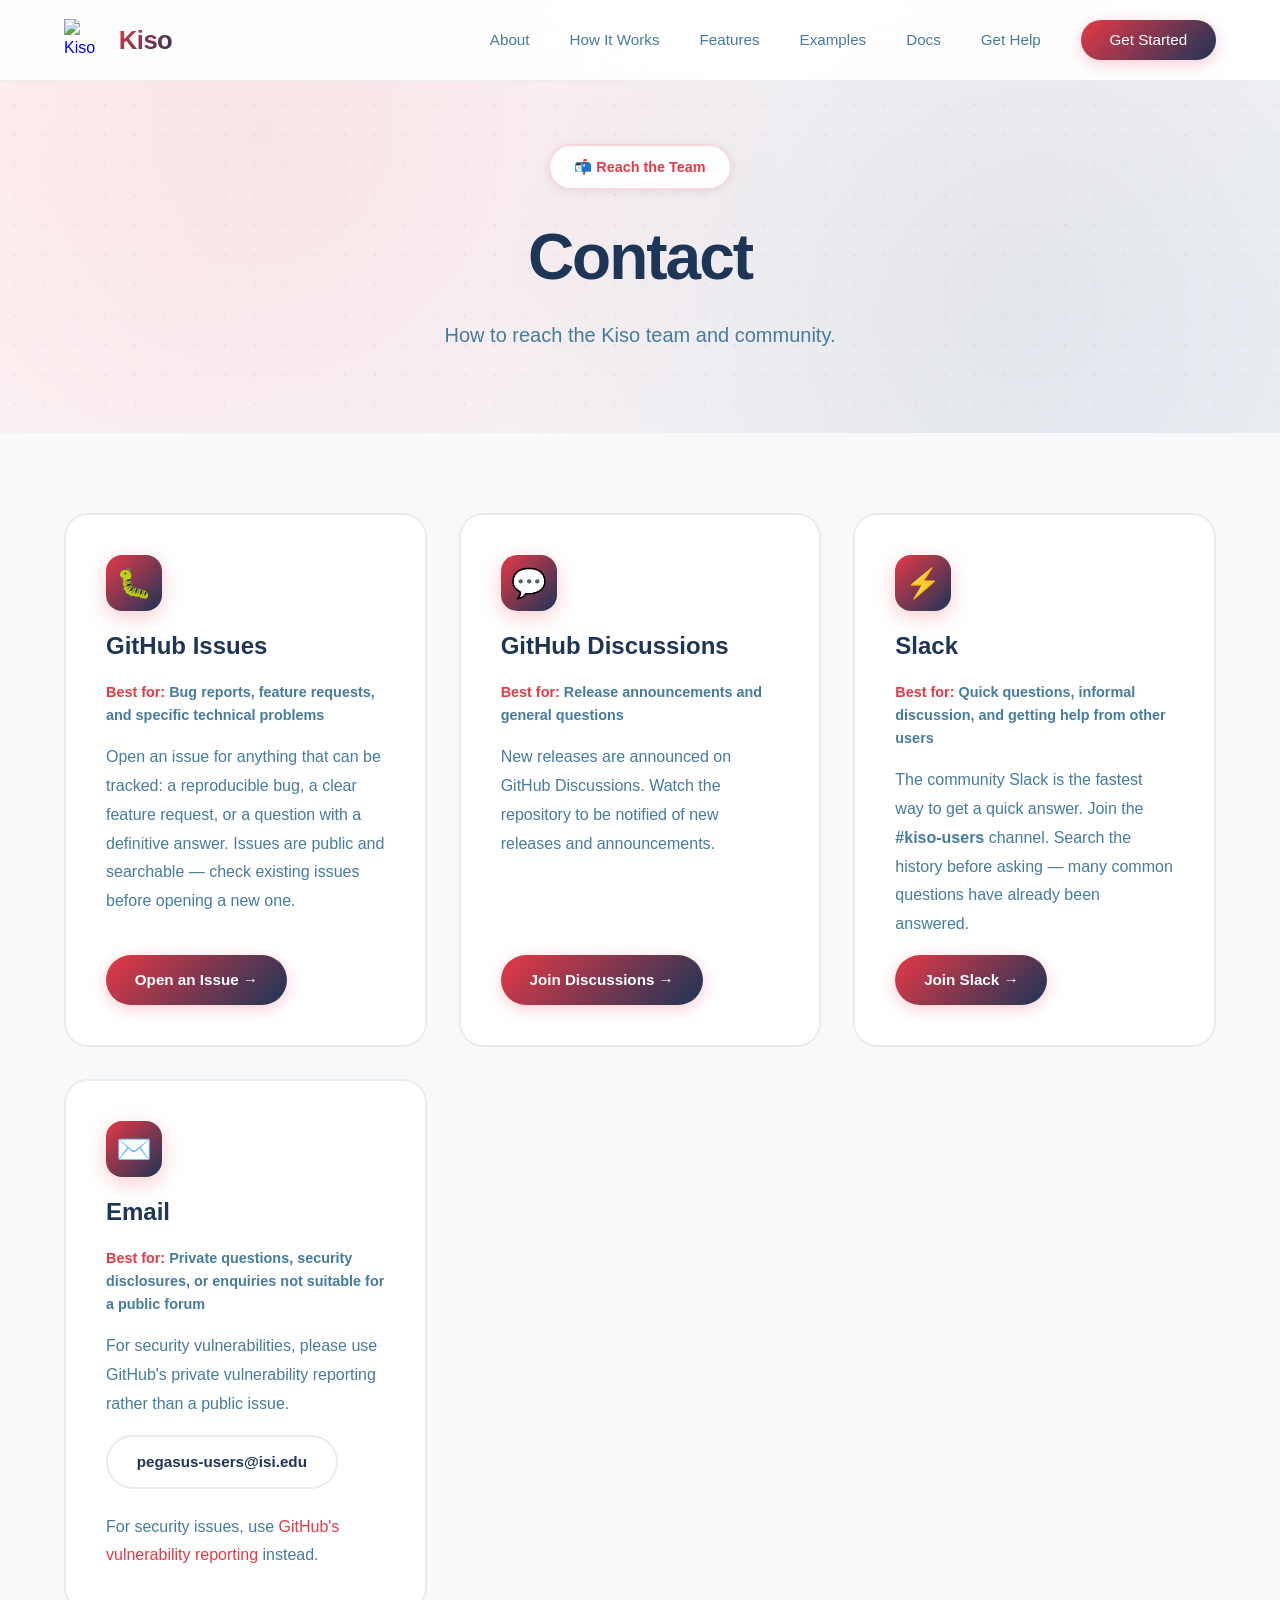
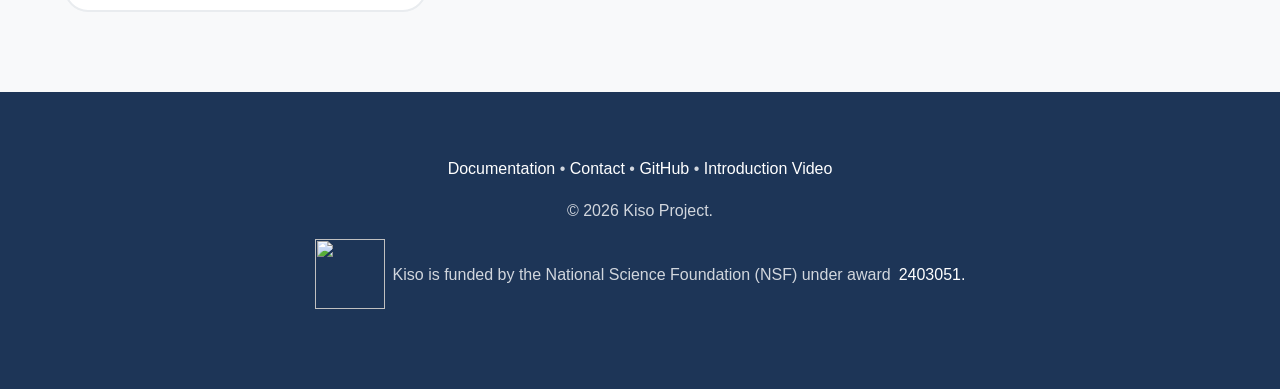
==== web/help.html @ d647ce6d "docs: add missing help page" ====
<!DOCTYPE html>
<html lang="en">
<head>
    <meta charset="UTF-8">
    <meta name="viewport" content="width=device-width, initial-scale=1.0">
    <link rel="icon" type="image/png" href="/assets/images/logo-kiso.png">
    <title>Help - Kiso</title>
    <style>
        * {
            margin: 0;
            padding: 0;
            box-sizing: border-box;
        }

        :root {
            --bg-primary: #ffffff;
            --bg-secondary: #f8f9fa;
            --bg-accent: #fef3f4;
            --accent-red: #e63946;
            --accent-blue: #1d3557;
            --accent-teal: #2a9d8f;
            --accent-gradient: linear-gradient(135deg, #e63946 0%, #1d3557 100%);
            --text-primary: #1d3557;
            --text-secondary: #457b9d;
            --text-muted: #6c757d;
            --border-color: #e9ecef;
            --shadow-sm: 0 2px 10px rgba(29, 53, 87, 0.08);
            --shadow-md: 0 10px 30px rgba(29, 53, 87, 0.12);
            --shadow-lg: 0 20px 60px rgba(29, 53, 87, 0.15);
        }

        body {
            font-family: 'Inter', -apple-system, BlinkMacSystemFont, 'Segoe UI', Roboto, sans-serif;
            background: var(--bg-primary);
            color: var(--text-primary);
            line-height: 1.6;
            overflow-x: hidden;
        }

        nav {
            position: fixed;
            top: 0;
            width: 100%;
            background: rgba(255, 255, 255, 0.95);
            backdrop-filter: blur(20px);
            border-bottom: 1px solid var(--border-color);
            padding: 1.2rem 5%;
            display: flex;
            justify-content: space-between;
            align-items: center;
            z-index: 1000;
            transition: all 0.3s ease;
        }

        nav.scrolled {
            background: rgba(255, 255, 255, 0.98);
            box-shadow: var(--shadow-sm);
        }

        .logo {
            display: flex;
            align-items: center;
            gap: 0.8rem;
            text-decoration: none;
        }

        .logo-icon {
            width: 42px;
            height: 42px;
            object-fit: contain;
        }

        .logo-text {
            font-size: 1.6rem;
            font-weight: 800;
            background: var(--accent-gradient);
            -webkit-background-clip: text;
            -webkit-text-fill-color: transparent;
            background-clip: text;
            letter-spacing: -0.5px;
        }

        .nav-links {
            display: flex;
            gap: 2.5rem;
            list-style: none;
            align-items: center;
        }

        .nav-links a {
            text-decoration: none;
            color: var(--text-secondary);
            font-weight: 500;
            font-size: 0.95rem;
            transition: all 0.3s ease;
            position: relative;
        }

        .nav-links a::after {
            content: '';
            position: absolute;
            bottom: -4px;
            left: 0;
            width: 0;
            height: 2px;
            background: var(--accent-red);
            transition: width 0.3s ease;
        }

        .nav-links a:hover {
            color: var(--accent-red);
        }

        .nav-links a:hover::after {
            width: 100%;
        }

        .nav-cta {
            padding: 0.7rem 1.8rem;
            background: var(--accent-gradient);
            color: white !important;
            border-radius: 50px;
            font-weight: 600;
            transition: all 0.3s ease;
            box-shadow: 0 4px 15px rgba(230, 57, 70, 0.25);
        }

        .nav-cta::after {
            display: none;
        }

        .nav-cta:hover {
            transform: translateY(-2px);
            box-shadow: 0 6px 20px rgba(230, 57, 70, 0.35);
        }

        .page-hero {
            padding: 9rem 5% 5rem;
            background: linear-gradient(135deg, #fef3f4 0%, #f0f4f8 100%);
            position: relative;
            overflow: hidden;
        }

        .hero-pattern {
            position: absolute;
            inset: 0;
            background-image:
                radial-gradient(circle at 20% 30%, rgba(230, 57, 70, 0.08) 0%, transparent 50%),
                radial-gradient(circle at 80% 70%, rgba(29, 53, 87, 0.08) 0%, transparent 50%);
        }

        .hero-dots {
            position: absolute;
            inset: 0;
            background-image: radial-gradient(circle, rgba(29, 53, 87, 0.15) 1px, transparent 1px);
            background-size: 30px 30px;
            opacity: 0.4;
        }

        .page-hero-content {
            max-width: 900px;
            margin: 0 auto;
            position: relative;
            z-index: 10;
            text-align: center;
            animation: fadeInUp 0.8s ease-out;
        }

        @keyframes fadeInUp {
            from { opacity: 0; transform: translateY(40px); }
            to { opacity: 1; transform: translateY(0); }
        }

        .hero-badge {
            display: inline-flex;
            align-items: center;
            gap: 0.6rem;
            background: white;
            border: 2px solid rgba(230, 57, 70, 0.2);
            padding: 0.6rem 1.5rem;
            border-radius: 50px;
            font-size: 0.9rem;
            font-weight: 600;
            margin-bottom: 2rem;
            color: var(--accent-red);
            box-shadow: var(--shadow-sm);
        }

        .page-hero h1 {
            font-size: 4rem;
            font-weight: 900;
            line-height: 1.1;
            margin-bottom: 1.5rem;
            color: var(--text-primary);
            letter-spacing: -2px;
        }

        .page-hero p {
            font-size: 1.25rem;
            color: var(--text-secondary);
            line-height: 1.8;
            max-width: 700px;
            margin: 0 auto;
        }

        .contact-section {
            padding: 5rem 5%;
            background: var(--bg-secondary);
        }

        .contact-grid {
            display: grid;
            grid-template-columns: repeat(auto-fit, minmax(280px, 1fr));
            gap: 2rem;
            max-width: 1200px;
            margin: 0 auto;
        }

        .contact-card {
            background: white;
            border: 2px solid var(--border-color);
            border-radius: 24px;
            padding: 2.5rem;
            transition: all 0.4s ease;
            display: flex;
            flex-direction: column;
            gap: 1rem;
        }

        .contact-card:hover {
            transform: translateY(-8px);
            border-color: var(--accent-red);
            box-shadow: var(--shadow-lg);
        }

        .contact-card-icon {
            width: 56px;
            height: 56px;
            background: var(--accent-gradient);
            border-radius: 16px;
            display: flex;
            align-items: center;
            justify-content: center;
            font-size: 1.8rem;
            box-shadow: 0 6px 20px rgba(230, 57, 70, 0.25);
            flex-shrink: 0;
        }

        .contact-card h2 {
            font-size: 1.5rem;
            font-weight: 800;
            color: var(--text-primary);
        }

        .contact-card .best-for {
            font-size: 0.9rem;
            font-weight: 600;
            color: var(--text-secondary);
        }

        .contact-card .best-for::before {
            content: 'Best for: ';
            color: var(--accent-red);
        }

        .contact-card p {
            color: var(--text-secondary);
            line-height: 1.8;
            font-size: 1rem;
            flex: 1;
        }

        .contact-card .card-link {
            display: inline-flex;
            align-items: center;
            gap: 0.6rem;
            padding: 0.8rem 1.8rem;
            border-radius: 50px;
            font-weight: 600;
            font-size: 0.95rem;
            text-decoration: none;
            transition: all 0.3s ease;
            align-self: flex-start;
        }

        .card-link-primary {
            background: var(--accent-gradient);
            color: white;
            box-shadow: 0 4px 15px rgba(230, 57, 70, 0.25);
        }

        .card-link-primary:hover {
            transform: translateY(-2px);
            box-shadow: 0 6px 20px rgba(230, 57, 70, 0.35);
        }

        .card-link-secondary {
            background: white;
            border: 2px solid var(--border-color);
            color: var(--text-primary);
        }

        .card-link-secondary:hover {
            border-color: var(--accent-red);
            color: var(--accent-red);
            transform: translateY(-2px);
            box-shadow: var(--shadow-md);
        }

        .slack-badge {
            display: block;
            margin-top: 0.5rem;
        }

        .security-note {
            margin-top: 0.5rem;
            font-size: 0.9rem;
            color: var(--text-muted);
        }

        .security-note a {
            color: var(--accent-red);
            text-decoration: none;
        }

        .security-note a:hover {
            text-decoration: underline;
        }

        footer {
            background: var(--text-primary);
            padding: 4rem 5%;
            text-align: center;
            color: white;
        }

        footer p {
            color: rgba(255, 255, 255, 0.8);
            margin-bottom: 1rem;
        }

        footer a {
            color: white;
            text-decoration: none;
            transition: color 0.3s ease;
        }

        footer a:hover {
            color: var(--accent-red);
        }

        @media (max-width: 768px) {
            .page-hero h1 {
                font-size: 2.8rem;
            }

            .nav-links {
                display: none;
            }

            .contact-grid {
                grid-template-columns: 1fr;
            }
        }
    </style>
</head>
<body>
    <nav id="navbar">
        <a href="/" class="logo">
            <img src="/assets/images/logo-kiso.png" alt="Kiso Logo" class="logo-icon" loading="lazy">
            <span class="logo-text">Kiso</span>
        </a>
        <ul class="nav-links">
            <li><a href="/#about">About</a></li>
            <li><a href="/#workflow">How It Works</a></li>
            <li><a href="/#features">Features</a></li>
            <li><a href="/#examples-by-testbed">Examples</a></li>
            <li><a href="https://kiso.readthedocs.io" target="_blank">Docs</a></li>
            <li><a href="/help.html">Get Help</a></li>
            <li><a href="https://github.com/pegasus-isi/kiso" target="_blank" class="nav-cta">Get Started</a></li>
        </ul>
    </nav>

    <div class="page-hero">
        <div class="hero-pattern"></div>
        <div class="hero-dots"></div>
        <div class="page-hero-content">
            <div class="hero-badge">📬 Reach the Team</div>
            <h1>Contact</h1>
            <p>How to reach the Kiso team and community.</p>
        </div>
    </div>

    <section class="contact-section">
        <div class="contact-grid">

            <div class="contact-card">
                <div class="contact-card-icon">🐛</div>
                <h2>GitHub Issues</h2>
                <span class="best-for">Bug reports, feature requests, and specific technical problems</span>
                <p>Open an issue for anything that can be tracked: a reproducible bug, a clear feature request, or a question with a definitive answer. Issues are public and searchable — check existing issues before opening a new one.</p>
                <a href="https://github.com/pegasus-isi/kiso/issues" target="_blank" class="card-link card-link-primary">Open an Issue →</a>
            </div>

            <div class="contact-card">
                <div class="contact-card-icon">💬</div>
                <h2>GitHub Discussions</h2>
                <span class="best-for">Release announcements and general questions</span>
                <p>New releases are announced on GitHub Discussions. Watch the repository to be notified of new releases and announcements.</p>
                <a href="https://github.com/pegasus-isi/kiso/discussions" target="_blank" class="card-link card-link-primary">Join Discussions →</a>
            </div>

            <div class="contact-card">
                <div class="contact-card-icon">⚡</div>
                <h2>Slack</h2>
                <span class="best-for">Quick questions, informal discussion, and getting help from other users</span>
                <p>The community Slack is the fastest way to get a quick answer. Join the <strong>#kiso-users</strong> channel. Search the history before asking — many common questions have already been answered.</p>
                <a href="https://join.slack.com/t/pegasus-users/shared_invite/zt-3uyo7shrr-AEjBAs8CgRWPM39leHsMBg" target="_blank" class="card-link card-link-primary">Join Slack →</a>
            </div>

            <div class="contact-card">
                <div class="contact-card-icon">✉️</div>
                <h2>Email</h2>
                <span class="best-for">Private questions, security disclosures, or enquiries not suitable for a public forum</span>
                <p>For security vulnerabilities, please use GitHub's private vulnerability reporting rather than a public issue.</p>
                <a href="mailto:pegasus-users@isi.edu" class="card-link card-link-secondary">pegasus-users@isi.edu</a>
                <p class="security-note">For security issues, use <a href="https://github.com/pegasus-isi/kiso/security/advisories/new" target="_blank">GitHub's vulnerability reporting</a> instead.</p>
            </div>

        </div>
    </section>

    <footer>
        <p>
            <a href="https://kiso.readthedocs.io">Documentation</a> •
            <a href="/contact.html">Contact</a> •
            <a href="https://github.com/pegasus-isi/kiso">GitHub</a> •
            <a href="https://www.youtube.com/watch?v=2L5kSMh25tc">Introduction Video</a>
        </p>
        <p>&copy; 2026 Kiso Project.</p>
        <p style="display: flex; align-items: center; justify-content: center; gap: 0.5rem;">
            <img src="/assets/images/logo-nsf.png" height="70" width="70" />
            Kiso is funded by the National Science Foundation (NSF) under award <a href="https://www.nsf.gov/awardsearch/showAward?AWD_ID=2403051">2403051.</a>
        </p>
    </footer>

    <script>
        window.addEventListener('scroll', () => {
            const nav = document.getElementById('navbar');
            if (window.scrollY > 50) {
                nav.classList.add('scrolled');
            } else {
                nav.classList.remove('scrolled');
            }
        });
    </script>
</body>
</html>
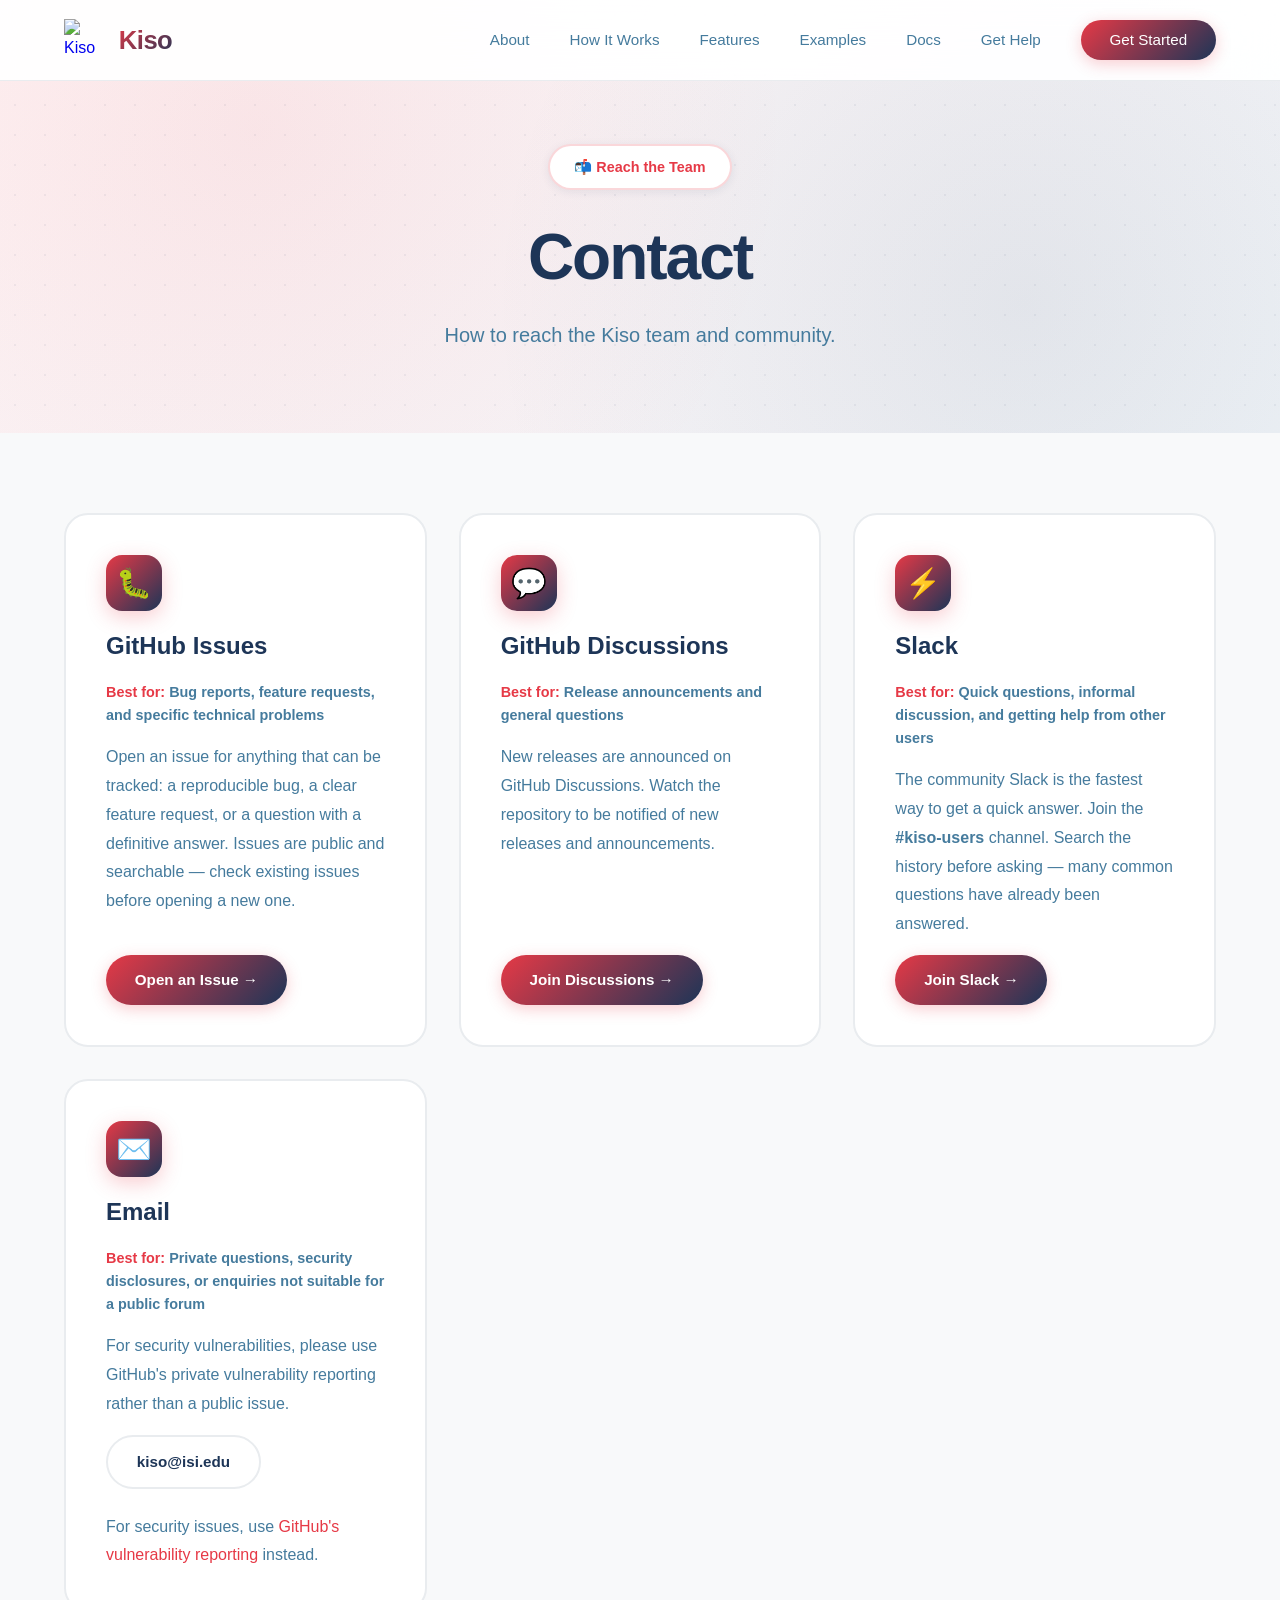
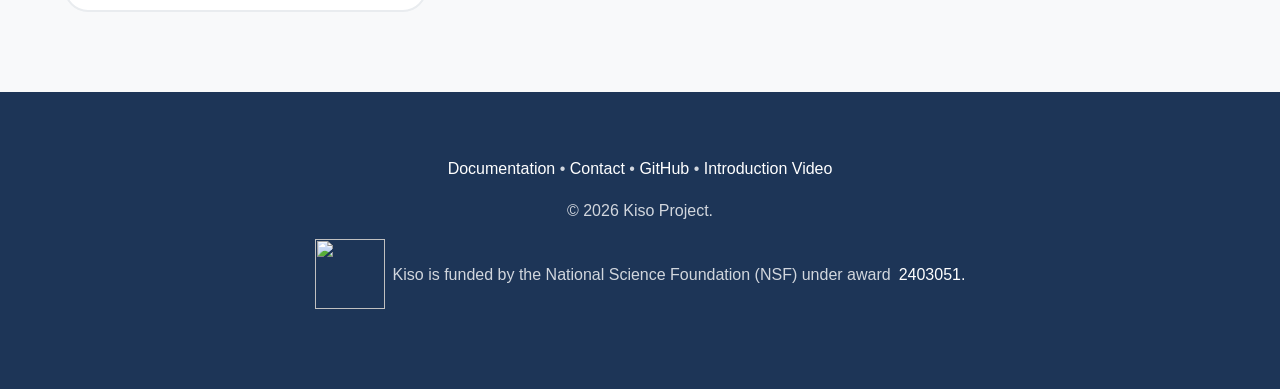
==== commit 704aa93c: "docs: use kiso email instead of pegasus-users email for Kiso" ====
--- a/web/help.html
+++ b/web/help.html
@@ -423,7 +423,7 @@
                 <h2>Email</h2>
                 <span class="best-for">Private questions, security disclosures, or enquiries not suitable for a public forum</span>
                 <p>For security vulnerabilities, please use GitHub's private vulnerability reporting rather than a public issue.</p>
-                <a href="mailto:pegasus-users@isi.edu" class="card-link card-link-secondary">pegasus-users@isi.edu</a>
+                <a href="mailto:kiso@isi.edu" class="card-link card-link-secondary">kiso@isi.edu</a>
                 <p class="security-note">For security issues, use <a href="https://github.com/pegasus-isi/kiso/security/advisories/new" target="_blank">GitHub's vulnerability reporting</a> instead.</p>
             </div>
 
